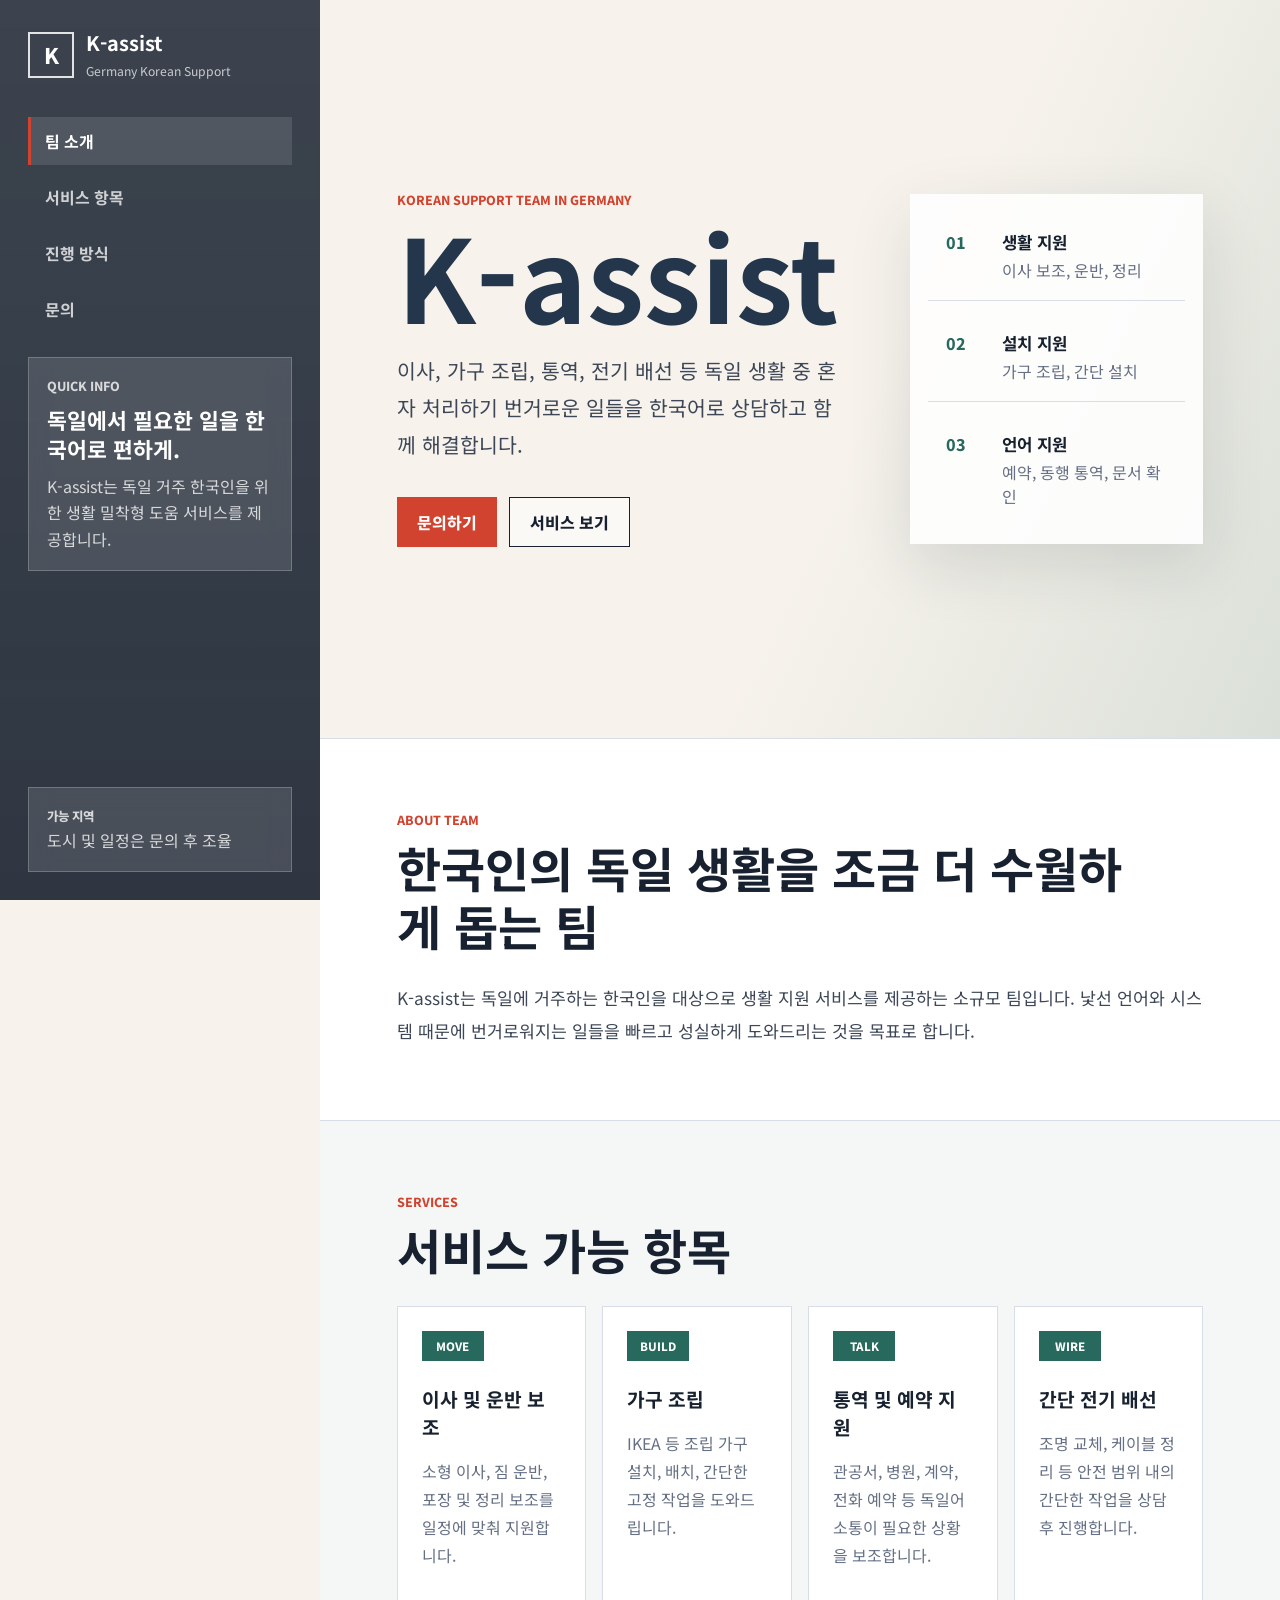
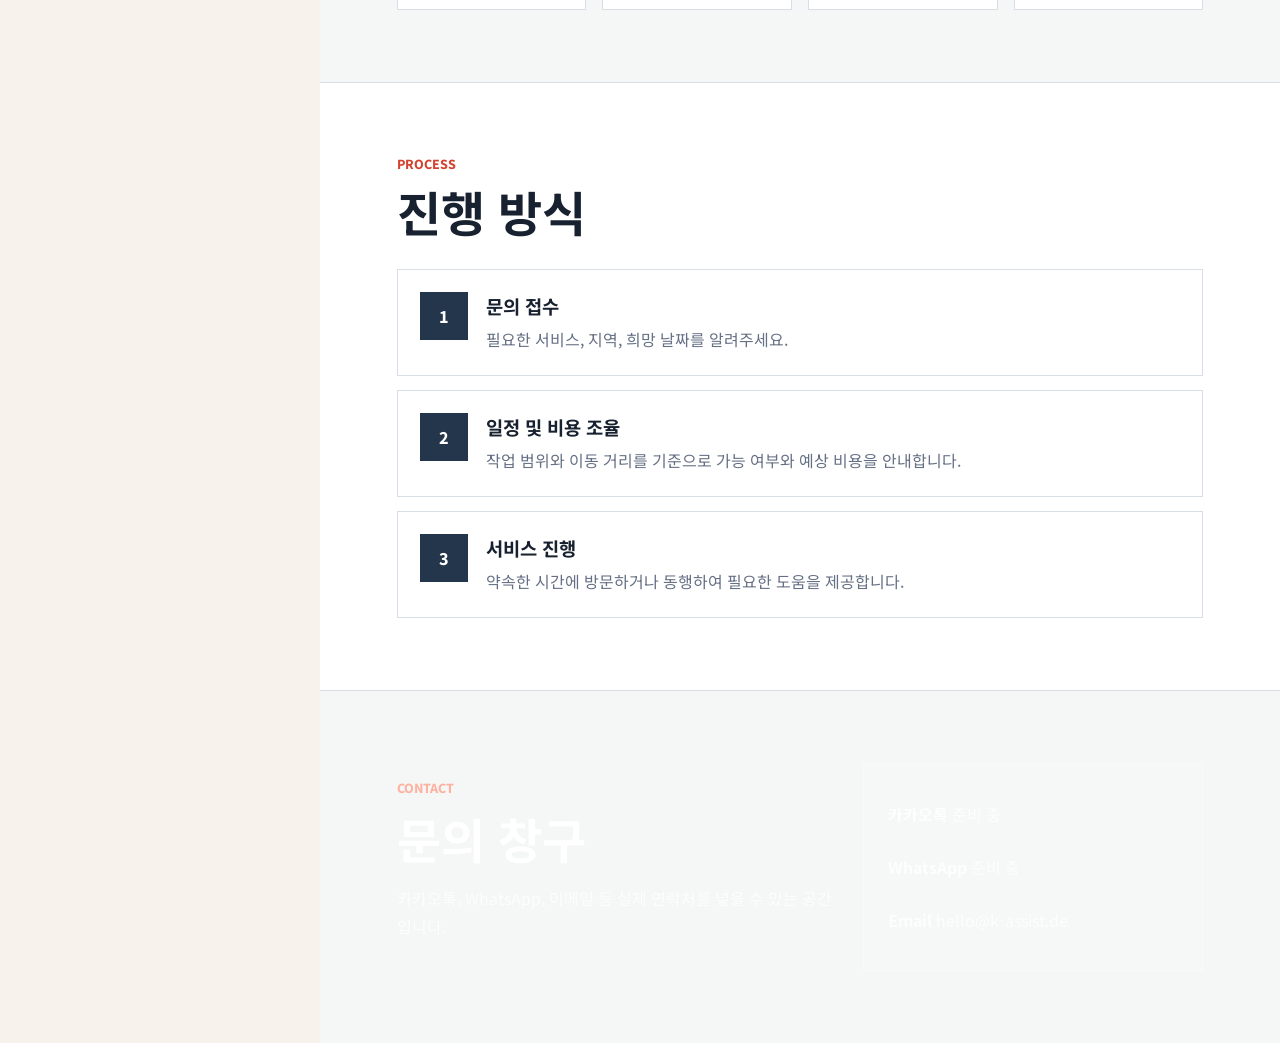
==== index.html @ a43b3fc6 "Replace site with K-assist landing page" ====
<!DOCTYPE html>
<html lang="ko">
<head>
  <meta charset="UTF-8">
  <meta name="viewport" content="width=device-width, initial-scale=1.0">
  <title>K-assist | 독일 생활 지원 서비스</title>
  <link rel="preconnect" href="https://fonts.googleapis.com">
  <link rel="preconnect" href="https://fonts.gstatic.com" crossorigin>
  <link href="https://fonts.googleapis.com/css2?family=Noto+Sans+KR:wght@400;500;700;800&display=swap" rel="stylesheet">
  <link rel="stylesheet" href="styles.css">
</head>
<body>
  <div class="site-shell">
    <aside class="side-banner" aria-label="K-assist 소개 및 서비스 안내">
      <a class="brand" href="#home" aria-label="K-assist 홈">
        <span class="brand-mark">K</span>
        <span>
          <strong>K-assist</strong>
          <small>Germany Korean Support</small>
        </span>
      </a>

      <nav class="banner-nav" aria-label="주요 메뉴">
        <a href="#about" class="active">팀 소개</a>
        <a href="#services">서비스 항목</a>
        <a href="#process">진행 방식</a>
        <a href="#contact">문의</a>
      </nav>

      <section class="banner-card">
        <p class="eyebrow">Quick Info</p>
        <h2>독일에서 필요한 일을 한국어로 편하게.</h2>
        <p>K-assist는 독일 거주 한국인을 위한 생활 밀착형 도움 서비스를 제공합니다.</p>
      </section>

      <section class="banner-card compact">
        <p class="eyebrow">가능 지역</p>
        <p>도시 및 일정은 문의 후 조율</p>
      </section>
    </aside>

    <main id="home" class="main-content">
      <section class="hero">
        <div class="hero-copy">
          <p class="eyebrow">Korean Support Team in Germany</p>
          <h1>K-assist</h1>
          <p>이사, 가구 조립, 통역, 전기 배선 등 독일 생활 중 혼자 처리하기 번거로운 일들을 한국어로 상담하고 함께 해결합니다.</p>
          <div class="hero-actions">
            <a class="primary-button" href="#contact">문의하기</a>
            <a class="secondary-button" href="#services">서비스 보기</a>
          </div>
        </div>
        <div class="hero-panel" aria-label="K-assist 핵심 서비스">
          <div class="panel-row">
            <span>01</span>
            <strong>생활 지원</strong>
            <p>이사 보조, 운반, 정리</p>
          </div>
          <div class="panel-row">
            <span>02</span>
            <strong>설치 지원</strong>
            <p>가구 조립, 간단 설치</p>
          </div>
          <div class="panel-row">
            <span>03</span>
            <strong>언어 지원</strong>
            <p>예약, 동행 통역, 문서 확인</p>
          </div>
        </div>
      </section>

      <section id="about" class="content-section">
        <div class="section-heading">
          <p class="eyebrow">About Team</p>
          <h2>한국인의 독일 생활을 조금 더 수월하게 돕는 팀</h2>
        </div>
        <p class="wide-text">
          K-assist는 독일에 거주하는 한국인을 대상으로 생활 지원 서비스를 제공하는 소규모 팀입니다.
          낯선 언어와 시스템 때문에 번거로워지는 일들을 빠르고 성실하게 도와드리는 것을 목표로 합니다.
        </p>
      </section>

      <section id="services" class="content-section service-section">
        <div class="section-heading">
          <p class="eyebrow">Services</p>
          <h2>서비스 가능 항목</h2>
        </div>
        <div class="service-grid">
          <article class="service-card">
            <span class="service-icon">MOVE</span>
            <h3>이사 및 운반 보조</h3>
            <p>소형 이사, 짐 운반, 포장 및 정리 보조를 일정에 맞춰 지원합니다.</p>
          </article>
          <article class="service-card">
            <span class="service-icon">BUILD</span>
            <h3>가구 조립</h3>
            <p>IKEA 등 조립 가구 설치, 배치, 간단한 고정 작업을 도와드립니다.</p>
          </article>
          <article class="service-card">
            <span class="service-icon">TALK</span>
            <h3>통역 및 예약 지원</h3>
            <p>관공서, 병원, 계약, 전화 예약 등 독일어 소통이 필요한 상황을 보조합니다.</p>
          </article>
          <article class="service-card">
            <span class="service-icon">WIRE</span>
            <h3>간단 전기 배선</h3>
            <p>조명 교체, 케이블 정리 등 안전 범위 내의 간단한 작업을 상담 후 진행합니다.</p>
          </article>
        </div>
      </section>

      <section id="process" class="content-section process-section">
        <div class="section-heading">
          <p class="eyebrow">Process</p>
          <h2>진행 방식</h2>
        </div>
        <ol class="process-list">
          <li>
            <span>1</span>
            <div>
              <h3>문의 접수</h3>
              <p>필요한 서비스, 지역, 희망 날짜를 알려주세요.</p>
            </div>
          </li>
          <li>
            <span>2</span>
            <div>
              <h3>일정 및 비용 조율</h3>
              <p>작업 범위와 이동 거리를 기준으로 가능 여부와 예상 비용을 안내합니다.</p>
            </div>
          </li>
          <li>
            <span>3</span>
            <div>
              <h3>서비스 진행</h3>
              <p>약속한 시간에 방문하거나 동행하여 필요한 도움을 제공합니다.</p>
            </div>
          </li>
        </ol>
      </section>

      <section id="contact" class="content-section contact-section">
        <div>
          <p class="eyebrow">Contact</p>
          <h2>문의 창구</h2>
          <p>카카오톡, WhatsApp, 이메일 등 실제 연락처를 넣을 수 있는 공간입니다.</p>
        </div>
        <div class="contact-box">
          <p><strong>카카오톡</strong> 준비 중</p>
          <p><strong>WhatsApp</strong> 준비 중</p>
          <p><strong>Email</strong> hello@k-assist.de</p>
        </div>
      </section>
    </main>
  </div>

  <script src="app.js"></script>
</body>
</html>
---- styles.css ----
:root {
  --ink: #18212f;
  --muted: #667085;
  --line: #d8dee8;
  --paper: #f7f3ec;
  --panel: #ffffff;
  --accent: #d1432f;
  --accent-dark: #9f2f23;
  --green: #27695c;
  --navy: #24364b;
  --shadow: 0 20px 60px rgba(24, 33, 47, 0.12);
}

* {
  box-sizing: border-box;
}

html {
  scroll-behavior: smooth;
}

body {
  margin: 0;
  font-family: "Noto Sans KR", Arial, sans-serif;
  color: var(--ink);
  background: var(--paper);
}

a {
  color: inherit;
  text-decoration: none;
}

.site-shell {
  min-height: 100vh;
  display: grid;
  grid-template-columns: 320px minmax(0, 1fr);
}

.side-banner {
  position: sticky;
  top: 0;
  height: 100vh;
  padding: 28px;
  display: flex;
  flex-direction: column;
  gap: 24px;
  color: #fff;
  background:
    linear-gradient(rgba(24, 33, 47, 0.84), rgba(24, 33, 47, 0.9)),
    url("https://images.unsplash.com/photo-1467269204594-9661b134dd2b?auto=format&fit=crop&w=900&q=80") center/cover;
}

.brand {
  display: flex;
  align-items: center;
  gap: 12px;
}

.brand-mark {
  width: 46px;
  height: 46px;
  display: grid;
  place-items: center;
  border: 2px solid rgba(255, 255, 255, 0.85);
  font-size: 1.35rem;
  font-weight: 800;
}

.brand strong {
  display: block;
  font-size: 1.25rem;
}

.brand small {
  color: rgba(255, 255, 255, 0.72);
  font-size: 0.76rem;
}

.banner-nav {
  display: grid;
  gap: 8px;
  margin-top: 12px;
}

.banner-nav a {
  padding: 12px 14px;
  border-left: 3px solid transparent;
  color: rgba(255, 255, 255, 0.76);
  font-weight: 700;
}

.banner-nav a:hover,
.banner-nav a.active {
  border-color: var(--accent);
  color: #fff;
  background: rgba(255, 255, 255, 0.11);
}

.banner-card {
  padding: 18px;
  border: 1px solid rgba(255, 255, 255, 0.22);
  background: rgba(255, 255, 255, 0.12);
  backdrop-filter: blur(10px);
}

.banner-card h2 {
  margin: 8px 0 10px;
  font-size: 1.35rem;
  line-height: 1.35;
}

.banner-card p {
  margin: 0;
  color: rgba(255, 255, 255, 0.78);
  line-height: 1.65;
}

.banner-card.compact {
  margin-top: auto;
}

.eyebrow {
  margin: 0 0 10px;
  color: var(--accent);
  font-size: 0.78rem;
  font-weight: 800;
  letter-spacing: 0;
  text-transform: uppercase;
}

.main-content {
  min-width: 0;
}

.hero {
  min-height: 82vh;
  padding: 72px clamp(24px, 6vw, 88px);
  display: grid;
  grid-template-columns: minmax(0, 1.1fr) minmax(280px, 0.72fr);
  gap: clamp(30px, 5vw, 72px);
  align-items: center;
  background:
    linear-gradient(115deg, rgba(247, 243, 236, 0.97) 0%, rgba(247, 243, 236, 0.86) 56%, rgba(39, 105, 92, 0.14) 100%),
    url("https://images.unsplash.com/photo-1560969184-10fe8719e047?auto=format&fit=crop&w=1400&q=80") center/cover;
}

.hero h1 {
  margin: 0;
  font-size: clamp(3.8rem, 9vw, 7.8rem);
  line-height: 0.95;
  color: var(--navy);
}

.hero-copy > p:not(.eyebrow) {
  max-width: 680px;
  margin: 24px 0 0;
  color: #3d4757;
  font-size: clamp(1.05rem, 2vw, 1.28rem);
  line-height: 1.8;
}

.hero-actions {
  display: flex;
  flex-wrap: wrap;
  gap: 12px;
  margin-top: 34px;
}

.primary-button,
.secondary-button {
  min-height: 48px;
  padding: 12px 20px;
  display: inline-flex;
  align-items: center;
  justify-content: center;
  font-weight: 800;
}

.primary-button {
  color: #fff;
  background: var(--accent);
}

.primary-button:hover {
  background: var(--accent-dark);
}

.secondary-button {
  border: 1px solid var(--ink);
  background: rgba(255, 255, 255, 0.48);
}

.hero-panel {
  display: grid;
  gap: 12px;
  padding: 18px;
  background: rgba(255, 255, 255, 0.88);
  box-shadow: var(--shadow);
}

.panel-row {
  padding: 18px;
  display: grid;
  grid-template-columns: 42px 1fr;
  gap: 4px 14px;
  border-bottom: 1px solid var(--line);
}

.panel-row:last-child {
  border-bottom: 0;
}

.panel-row span {
  grid-row: span 2;
  color: var(--green);
  font-weight: 800;
}

.panel-row strong {
  font-size: 1.05rem;
}

.panel-row p {
  margin: 0;
  color: var(--muted);
}

.content-section {
  padding: 72px clamp(24px, 6vw, 88px);
  background: #fff;
  border-top: 1px solid var(--line);
}

.content-section:nth-of-type(odd) {
  background: #f4f7f5;
}

.section-heading {
  max-width: 760px;
  margin-bottom: 28px;
}

.section-heading h2,
.contact-section h2 {
  margin: 0;
  font-size: clamp(1.8rem, 4vw, 3rem);
  line-height: 1.2;
}

.wide-text {
  max-width: 920px;
  margin: 0;
  color: #3d4757;
  font-size: 1.08rem;
  line-height: 1.9;
}

.service-grid {
  display: grid;
  grid-template-columns: repeat(4, minmax(0, 1fr));
  gap: 16px;
}

.service-card {
  min-height: 240px;
  padding: 24px;
  border: 1px solid var(--line);
  background: var(--panel);
}

.service-icon {
  display: inline-flex;
  min-width: 62px;
  height: 30px;
  align-items: center;
  justify-content: center;
  color: #fff;
  background: var(--green);
  font-size: 0.72rem;
  font-weight: 800;
}

.service-card h3 {
  margin: 24px 0 12px;
  font-size: 1.2rem;
}

.service-card p,
.process-list p,
.contact-section p {
  color: var(--muted);
  line-height: 1.75;
}

.process-list {
  margin: 0;
  padding: 0;
  display: grid;
  gap: 14px;
  list-style: none;
}

.process-list li {
  padding: 22px;
  display: grid;
  grid-template-columns: 48px 1fr;
  gap: 18px;
  align-items: start;
  background: #fff;
  border: 1px solid var(--line);
}

.process-list span {
  width: 48px;
  height: 48px;
  display: grid;
  place-items: center;
  color: #fff;
  background: var(--navy);
  font-weight: 800;
}

.process-list h3 {
  margin: 0 0 6px;
}

.process-list p {
  margin: 0;
}

.contact-section {
  display: grid;
  grid-template-columns: minmax(0, 0.9fr) minmax(280px, 0.7fr);
  gap: 28px;
  align-items: center;
  color: #fff;
  background: var(--navy);
}

.contact-section .eyebrow {
  color: #ffb19f;
}

.contact-section p {
  color: rgba(255, 255, 255, 0.76);
}

.contact-box {
  padding: 24px;
  border: 1px solid rgba(255, 255, 255, 0.2);
  background: rgba(255, 255, 255, 0.08);
}

.contact-box p {
  margin: 0;
  padding: 12px 0;
  border-bottom: 1px solid rgba(255, 255, 255, 0.16);
}

.contact-box p:last-child {
  border-bottom: 0;
}

@media (max-width: 980px) {
  .site-shell {
    grid-template-columns: 1fr;
  }

  .side-banner {
    position: relative;
    height: auto;
    min-height: auto;
  }

  .banner-nav {
    grid-template-columns: repeat(4, minmax(0, 1fr));
  }

  .banner-nav a {
    padding: 10px;
    text-align: center;
    border-left: 0;
    border-bottom: 3px solid transparent;
  }

  .hero,
  .contact-section {
    grid-template-columns: 1fr;
  }

  .service-grid {
    grid-template-columns: repeat(2, minmax(0, 1fr));
  }
}

@media (max-width: 620px) {
  .side-banner {
    padding: 22px;
  }

  .banner-nav {
    grid-template-columns: repeat(2, minmax(0, 1fr));
  }

  .hero,
  .content-section {
    padding: 48px 20px;
  }

  .hero {
    min-height: auto;
  }

  .service-grid {
    grid-template-columns: 1fr;
  }

  .panel-row,
  .process-list li {
    grid-template-columns: 1fr;
  }
}
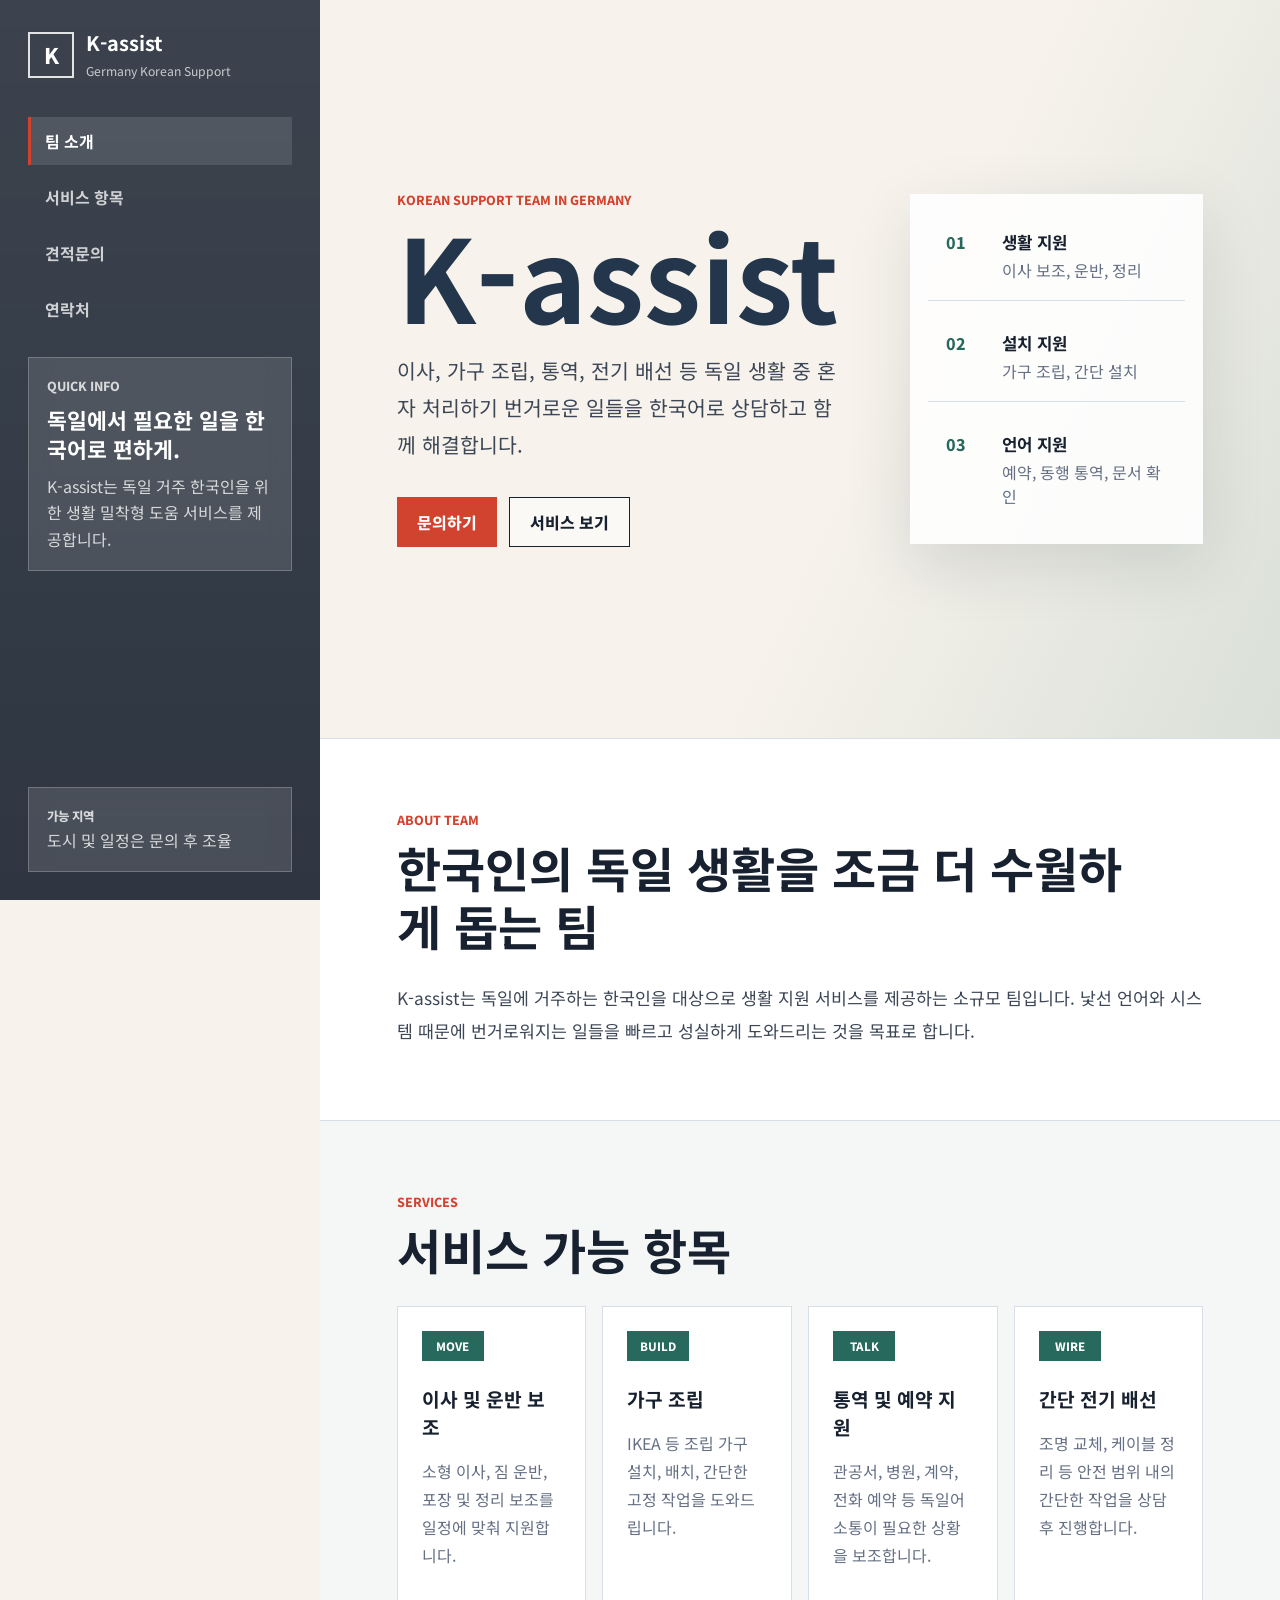
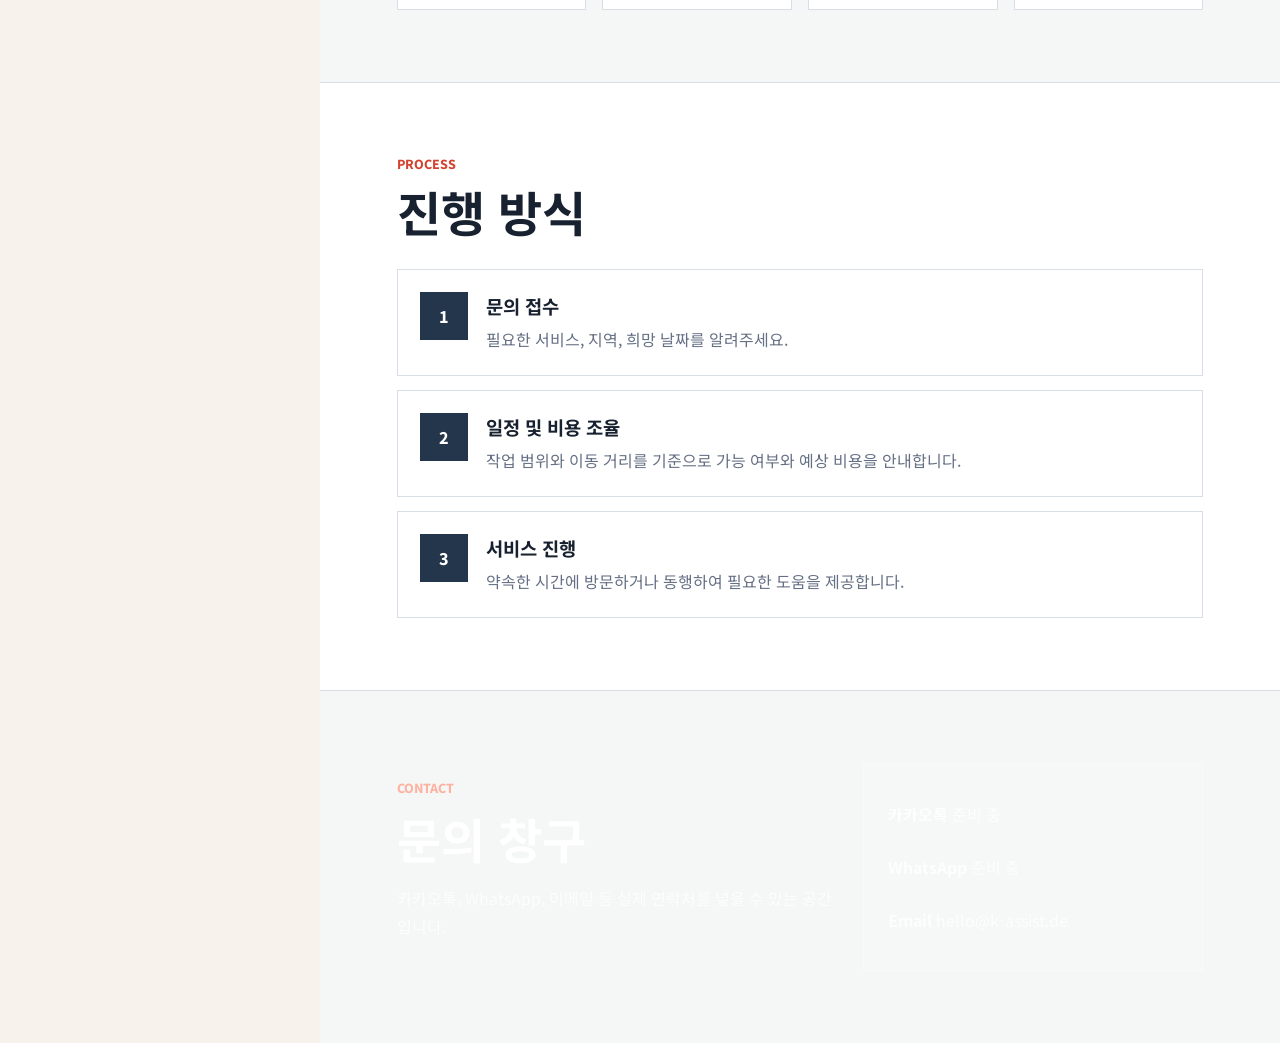
==== commit 9255ebac: "배너창구 바꾸기" ====
--- a/index.html
+++ b/index.html
@@ -23,8 +23,8 @@
       <nav class="banner-nav" aria-label="주요 메뉴">
         <a href="#about" class="active">팀 소개</a>
         <a href="#services">서비스 항목</a>
-        <a href="#process">진행 방식</a>
-        <a href="#contact">문의</a>
+        <a href="#process">견적문의</a>
+        <a href="#contact">연락처</a>
       </nav>
 
       <section class="banner-card">
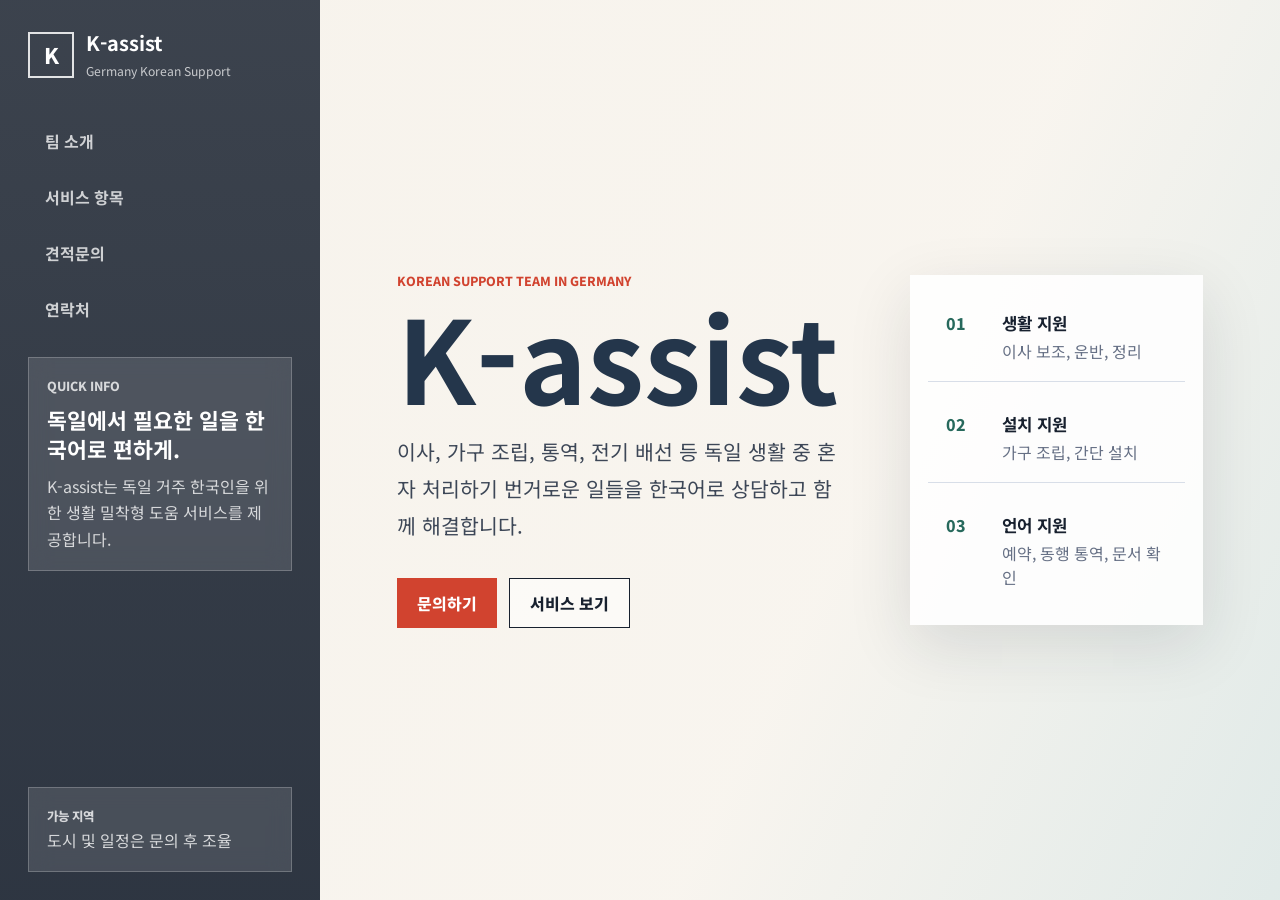
==== commit e050ef47: "Update homepage layout" ====
--- a/index.html
+++ b/index.html
@@ -39,8 +39,8 @@
       </section>
     </aside>
 
-    <main id="home" class="main-content">
-      <section class="hero">
+    <main class="main-content">
+      <section id="home" class="hero page-section page-home">
         <div class="hero-copy">
           <p class="eyebrow">Korean Support Team in Germany</p>
           <h1>K-assist</h1>
@@ -69,7 +69,7 @@
         </div>
       </section>
 
-      <section id="about" class="content-section">
+      <section id="about" class="content-section page-section" hidden>
         <div class="section-heading">
           <p class="eyebrow">About Team</p>
           <h2>한국인의 독일 생활을 조금 더 수월하게 돕는 팀</h2>
@@ -80,7 +80,7 @@
         </p>
       </section>
 
-      <section id="services" class="content-section service-section">
+      <section id="services" class="content-section service-section page-section" hidden>
         <div class="section-heading">
           <p class="eyebrow">Services</p>
           <h2>서비스 가능 항목</h2>
@@ -109,7 +109,7 @@
         </div>
       </section>
 
-      <section id="process" class="content-section process-section">
+      <section id="process" class="content-section process-section page-section" hidden>
         <div class="section-heading">
           <p class="eyebrow">Process</p>
           <h2>진행 방식</h2>
@@ -139,7 +139,7 @@
         </ol>
       </section>
 
-      <section id="contact" class="content-section contact-section">
+      <section id="contact" class="content-section contact-section page-section" hidden>
         <div>
           <p class="eyebrow">Contact</p>
           <h2>문의 창구</h2>
--- a/styles.css
+++ b/styles.css
@@ -15,10 +15,6 @@
   box-sizing: border-box;
 }
 
-html {
-  scroll-behavior: smooth;
-}
-
 body {
   margin: 0;
   font-family: "Noto Sans KR", Arial, sans-serif;
@@ -131,10 +127,32 @@
 
 .main-content {
   min-width: 0;
+  min-height: 100vh;
+  background: #fff;
+}
+
+.page-section[hidden] {
+  display: none;
+}
+
+.page-section {
+  animation: pageEnter 220ms ease-out;
+}
+
+@keyframes pageEnter {
+  from {
+    opacity: 0;
+    transform: translateY(10px);
+  }
+
+  to {
+    opacity: 1;
+    transform: translateY(0);
+  }
 }
 
 .hero {
-  min-height: 82vh;
+  min-height: 100vh;
   padding: 72px clamp(24px, 6vw, 88px);
   display: grid;
   grid-template-columns: minmax(0, 1.1fr) minmax(280px, 0.72fr);
@@ -227,12 +245,15 @@
 }
 
 .content-section {
+  min-height: 100vh;
   padding: 72px clamp(24px, 6vw, 88px);
+  display: flex;
+  flex-direction: column;
+  justify-content: center;
   background: #fff;
-  border-top: 1px solid var(--line);
-}
-
-.content-section:nth-of-type(odd) {
+}
+
+.content-section:nth-of-type(even) {
   background: #f4f7f5;
 }
 
@@ -412,6 +433,10 @@
     min-height: auto;
   }
 
+  .content-section {
+    min-height: auto;
+  }
+
   .service-grid {
     grid-template-columns: 1fr;
   }
